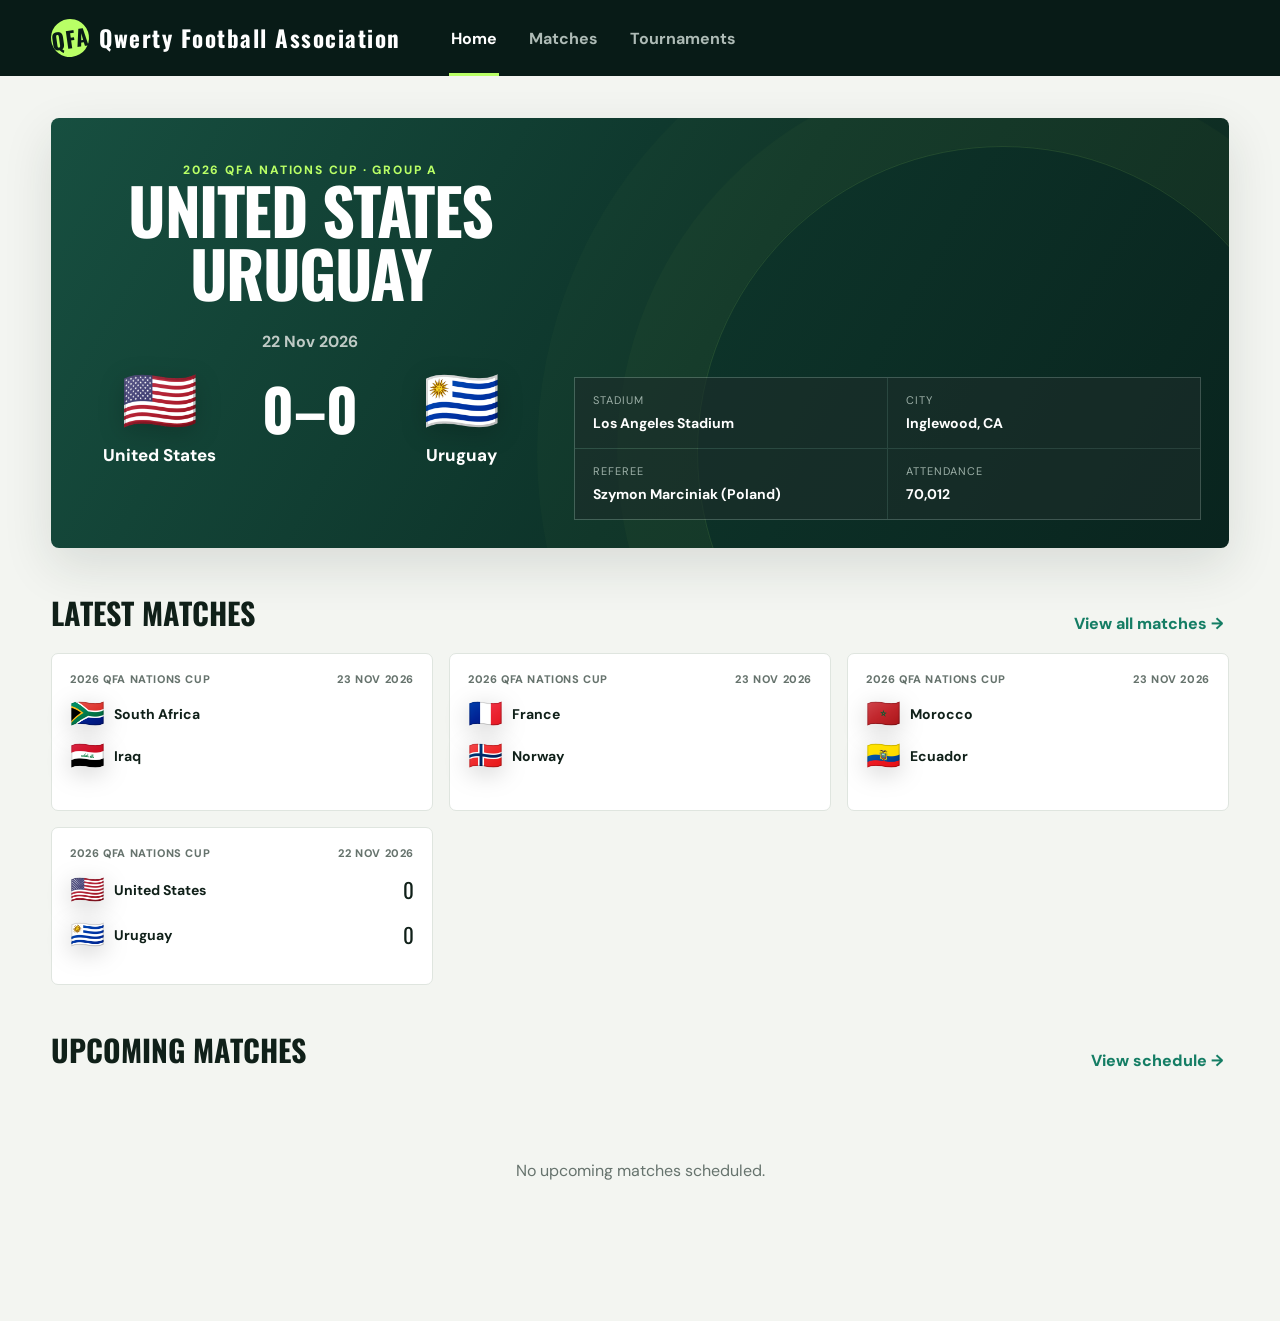
==== index.html @ e236ee8e "upd" ====
<!doctype html>
<html lang="en">
  <head>
    <meta charset="UTF-8" />
    <meta name="viewport" content="width=device-width, initial-scale=1.0" />
    <meta name="theme-color" content="#081b17" />
    <title>Qwerty Football Association</title>
    <link rel="preconnect" href="https://fonts.googleapis.com" />
    <link rel="preconnect" href="https://fonts.gstatic.com" crossorigin />
    <link href="https://fonts.googleapis.com/css2?family=DM+Sans:wght@400;500;600;700&family=Oswald:wght@500;600;700&display=swap" rel="stylesheet" />
    <link rel="stylesheet" href="styles.css?v=8" />
  </head>
  <body>
    <header class="topbar">
      <a class="brand" href="#" aria-label="QFA home">
        <span class="brand-mark">QFA</span>
        <span>Qwerty Football Association</span>
      </a>
      <nav class="main-nav" aria-label="Main navigation">
        <button class="nav-link active" data-view="home">Home</button>
        <button class="nav-link" data-view="matches">Matches</button>
        <button class="nav-link" data-view="tournaments">Tournaments</button>
      </nav>
    </header>

    <main id="app"></main>

    <script src="js/core.js?v=8"></script>
    <script src="js/pages.js?v=8"></script>
    <script src="js/shell.js?v=8"></script>
    <script src="js/router.js?v=8"></script>
  </body>
</html>
---- styles.css ----
@import url("./css/base.css");
@import url("./css/landing.css");
@import url("./css/overview.css");
@import url("./css/forms.css");
@import url("./css/responsive.css");
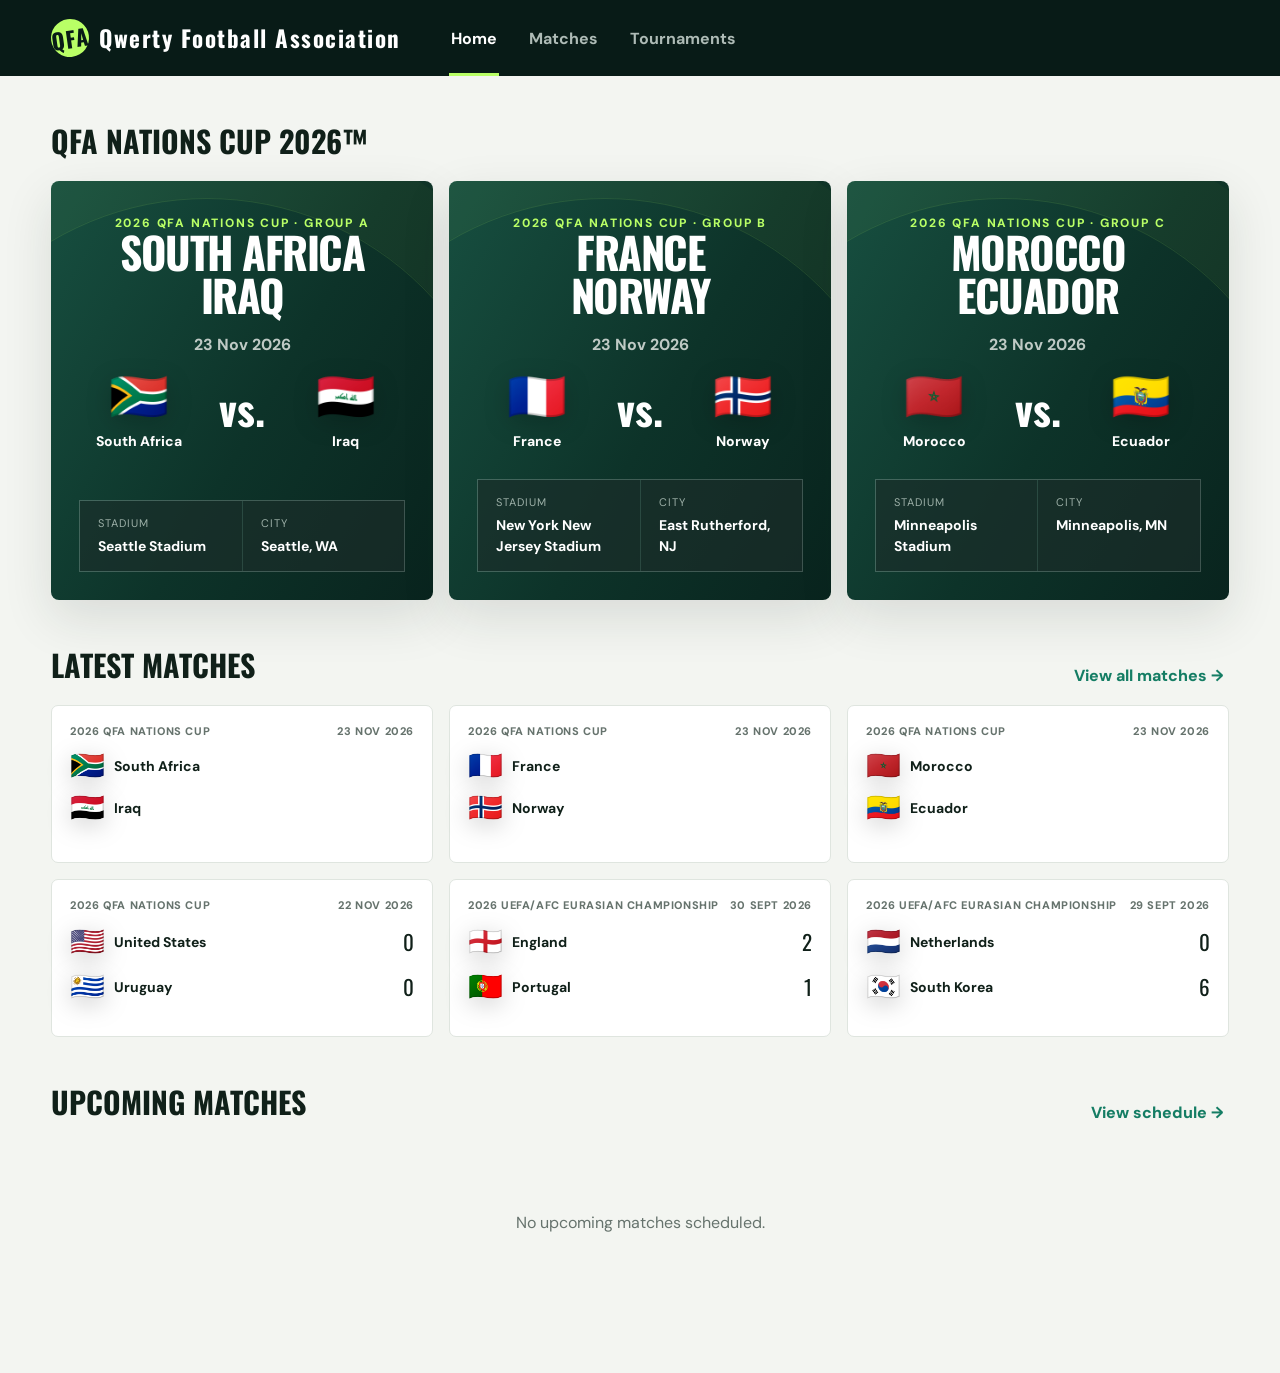
==== commit 4e235e28: "new matches + fix" ====
--- a/index.html
+++ b/index.html
@@ -8,7 +8,7 @@
     <link rel="preconnect" href="https://fonts.googleapis.com" />
     <link rel="preconnect" href="https://fonts.gstatic.com" crossorigin />
     <link href="https://fonts.googleapis.com/css2?family=DM+Sans:wght@400;500;600;700&family=Oswald:wght@500;600;700&display=swap" rel="stylesheet" />
-    <link rel="stylesheet" href="styles.css?v=8" />
+    <link rel="stylesheet" href="styles.css?v=14" />
   </head>
   <body>
     <header class="topbar">
@@ -25,9 +25,9 @@
 
     <main id="app"></main>
 
-    <script src="js/core.js?v=8"></script>
-    <script src="js/pages.js?v=8"></script>
-    <script src="js/shell.js?v=8"></script>
-    <script src="js/router.js?v=8"></script>
+    <script src="js/core.js?v=14"></script>
+    <script src="js/pages.js?v=14"></script>
+    <script src="js/shell.js?v=14"></script>
+    <script src="js/router.js?v=14"></script>
   </body>
 </html>
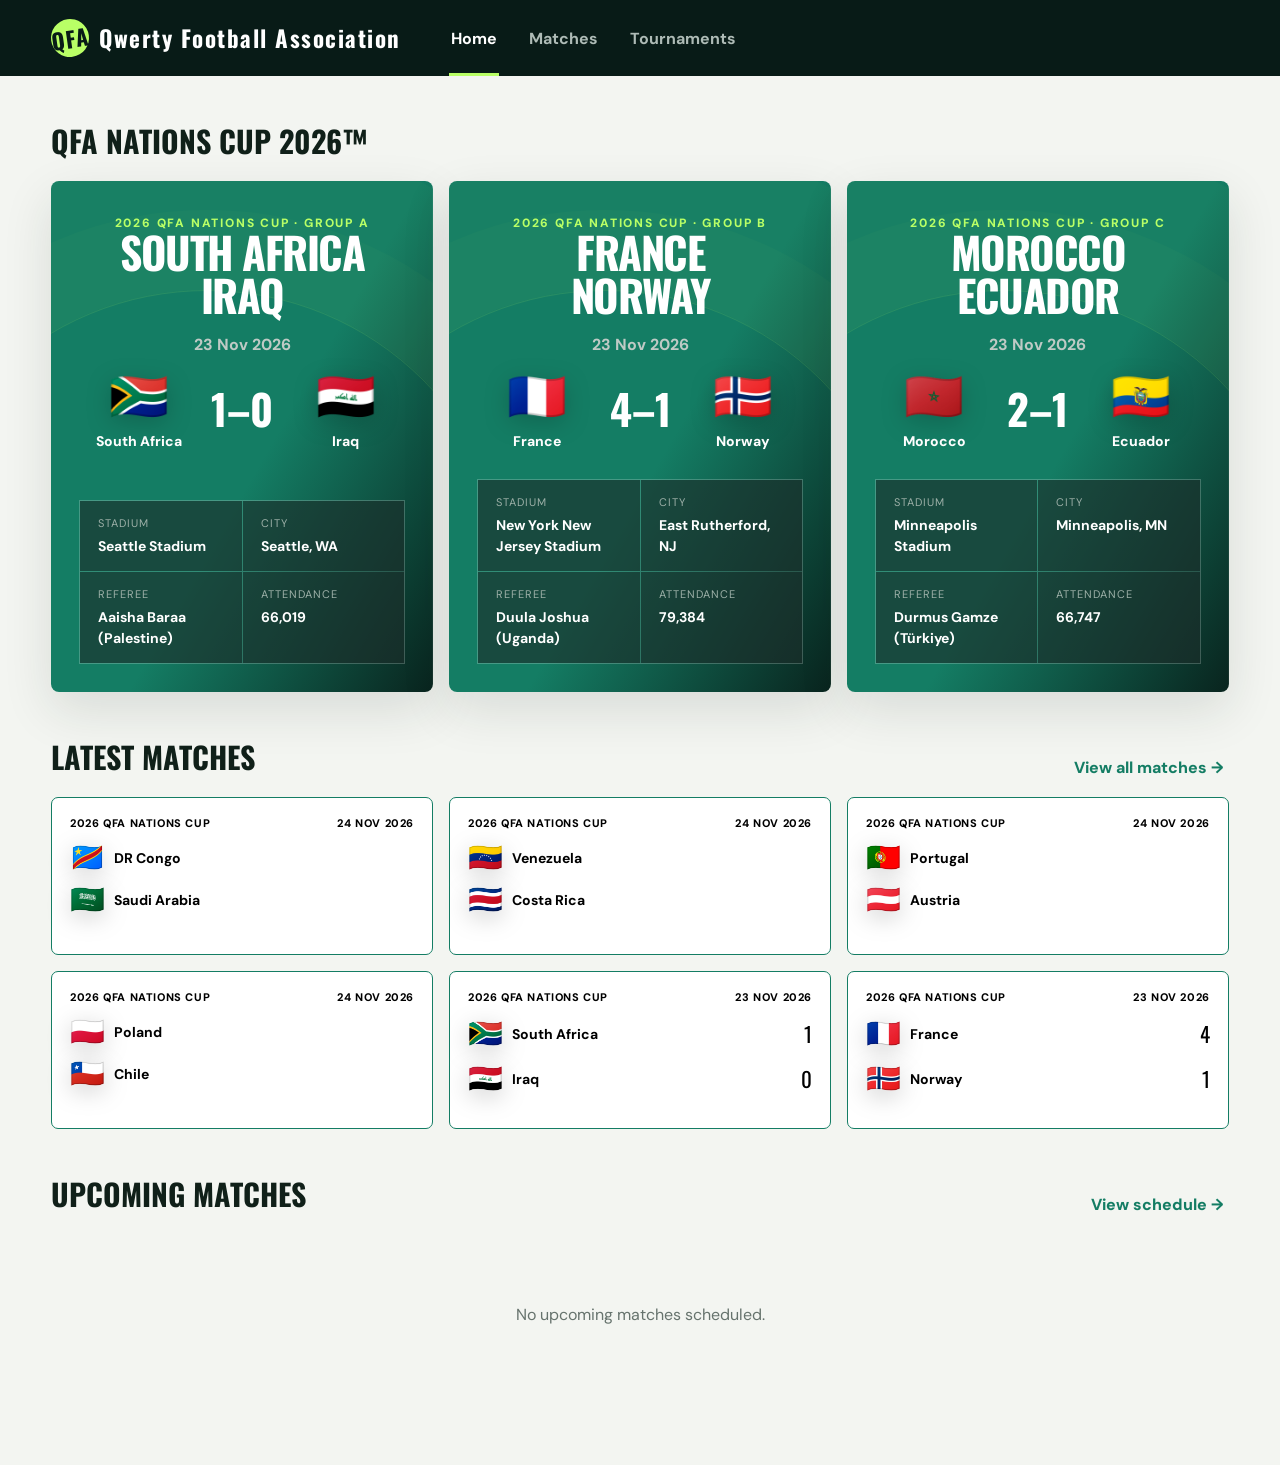
==== commit 4dbe95d5: "new scores" ====
--- a/index.html
+++ b/index.html
@@ -8,7 +8,7 @@
     <link rel="preconnect" href="https://fonts.googleapis.com" />
     <link rel="preconnect" href="https://fonts.gstatic.com" crossorigin />
     <link href="https://fonts.googleapis.com/css2?family=DM+Sans:wght@400;500;600;700&family=Oswald:wght@500;600;700&display=swap" rel="stylesheet" />
-    <link rel="stylesheet" href="styles.css?v=14" />
+    <link rel="stylesheet" href="styles.css?v=18" />
   </head>
   <body>
     <header class="topbar">
@@ -25,9 +25,9 @@
 
     <main id="app"></main>
 
-    <script src="js/core.js?v=14"></script>
-    <script src="js/pages.js?v=14"></script>
-    <script src="js/shell.js?v=14"></script>
-    <script src="js/router.js?v=14"></script>
+    <script src="js/core.js?v=18"></script>
+    <script src="js/pages.js?v=18"></script>
+    <script src="js/shell.js?v=18"></script>
+    <script src="js/router.js?v=18"></script>
   </body>
 </html>
--- a/styles.css
+++ b/styles.css
@@ -1,5 +1,5 @@
-@import url("./css/base.css");
-@import url("./css/landing.css");
-@import url("./css/overview.css");
-@import url("./css/forms.css");
-@import url("./css/responsive.css");
+@import url("./css/base.css?v=15");
+@import url("./css/landing.css?v=15");
+@import url("./css/overview.css?v=15");
+@import url("./css/forms.css?v=15");
+@import url("./css/responsive.css?v=15");
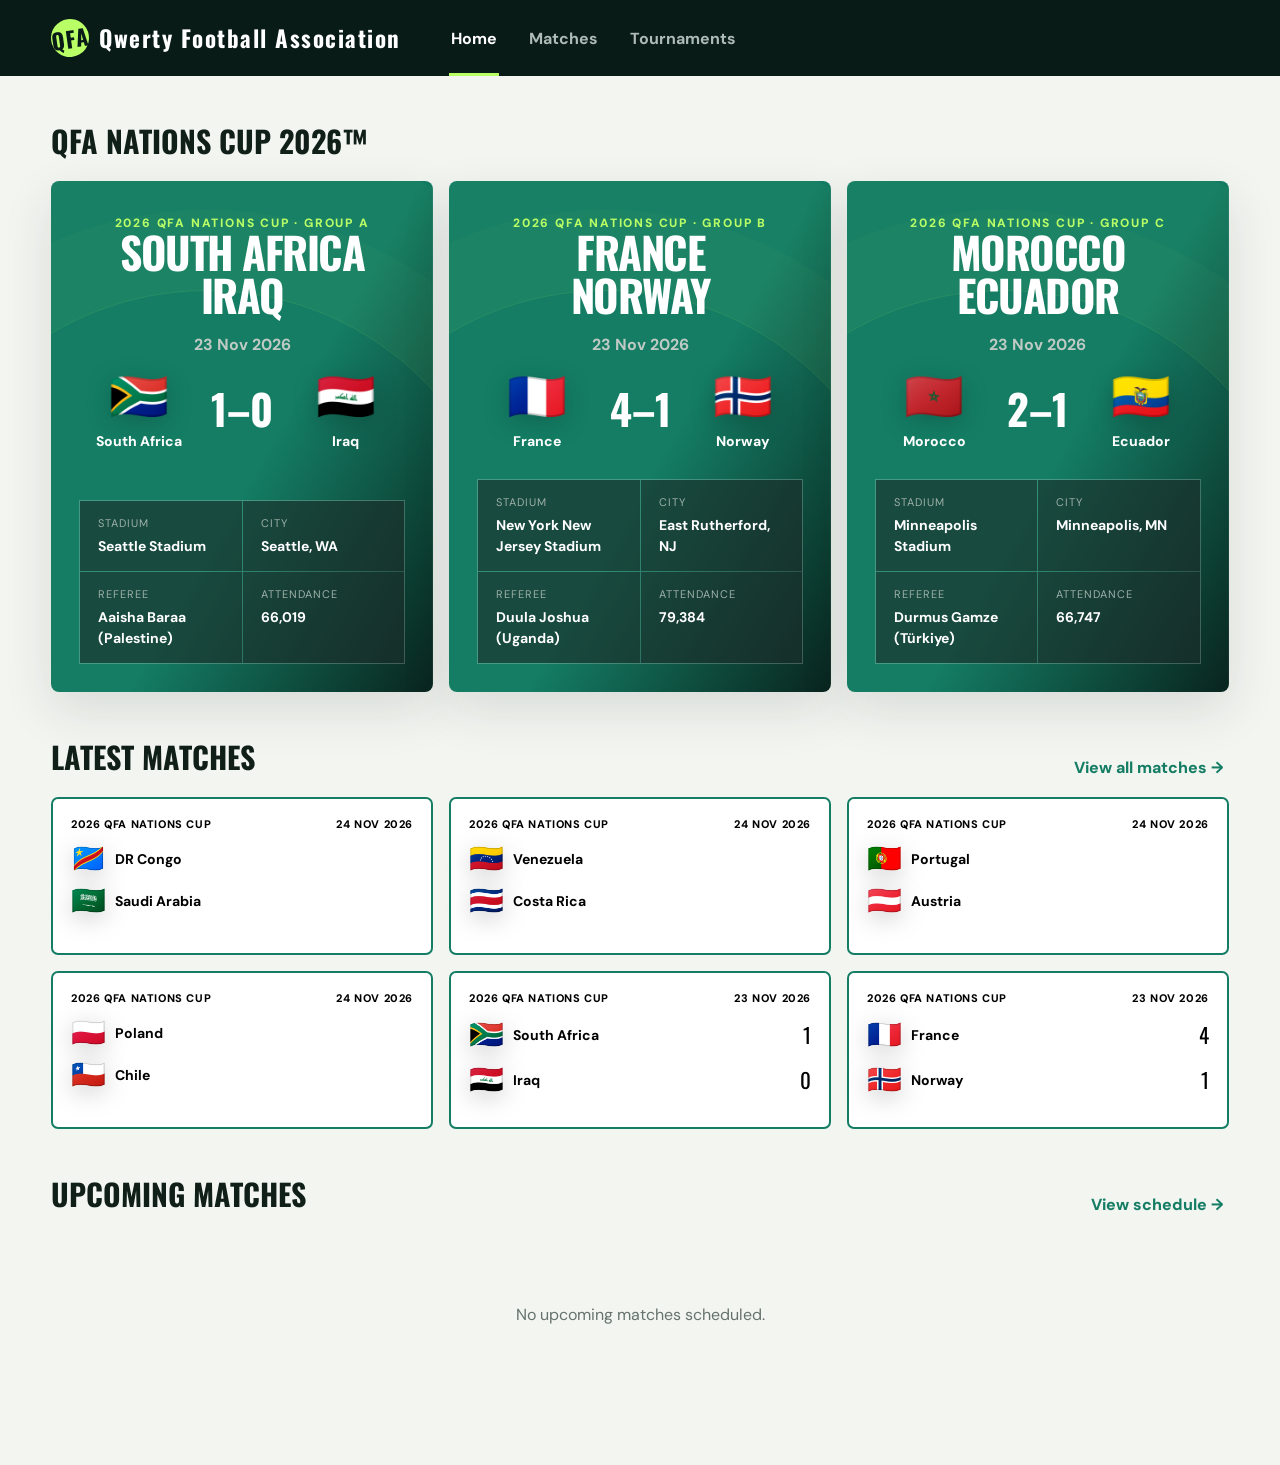
==== commit 65f0e31f: "fix" ====
--- a/index.html
+++ b/index.html
@@ -8,7 +8,7 @@
     <link rel="preconnect" href="https://fonts.googleapis.com" />
     <link rel="preconnect" href="https://fonts.gstatic.com" crossorigin />
     <link href="https://fonts.googleapis.com/css2?family=DM+Sans:wght@400;500;600;700&family=Oswald:wght@500;600;700&display=swap" rel="stylesheet" />
-    <link rel="stylesheet" href="styles.css?v=18" />
+    <link rel="stylesheet" href="styles.css?v=19" />
   </head>
   <body>
     <header class="topbar">
--- a/styles.css
+++ b/styles.css
@@ -1,5 +1,5 @@
-@import url("./css/base.css?v=15");
-@import url("./css/landing.css?v=15");
-@import url("./css/overview.css?v=15");
-@import url("./css/forms.css?v=15");
-@import url("./css/responsive.css?v=15");
+@import url("./css/base.css?v=16");
+@import url("./css/landing.css?v=16");
+@import url("./css/overview.css?v=16");
+@import url("./css/forms.css?v=16");
+@import url("./css/responsive.css?v=16");
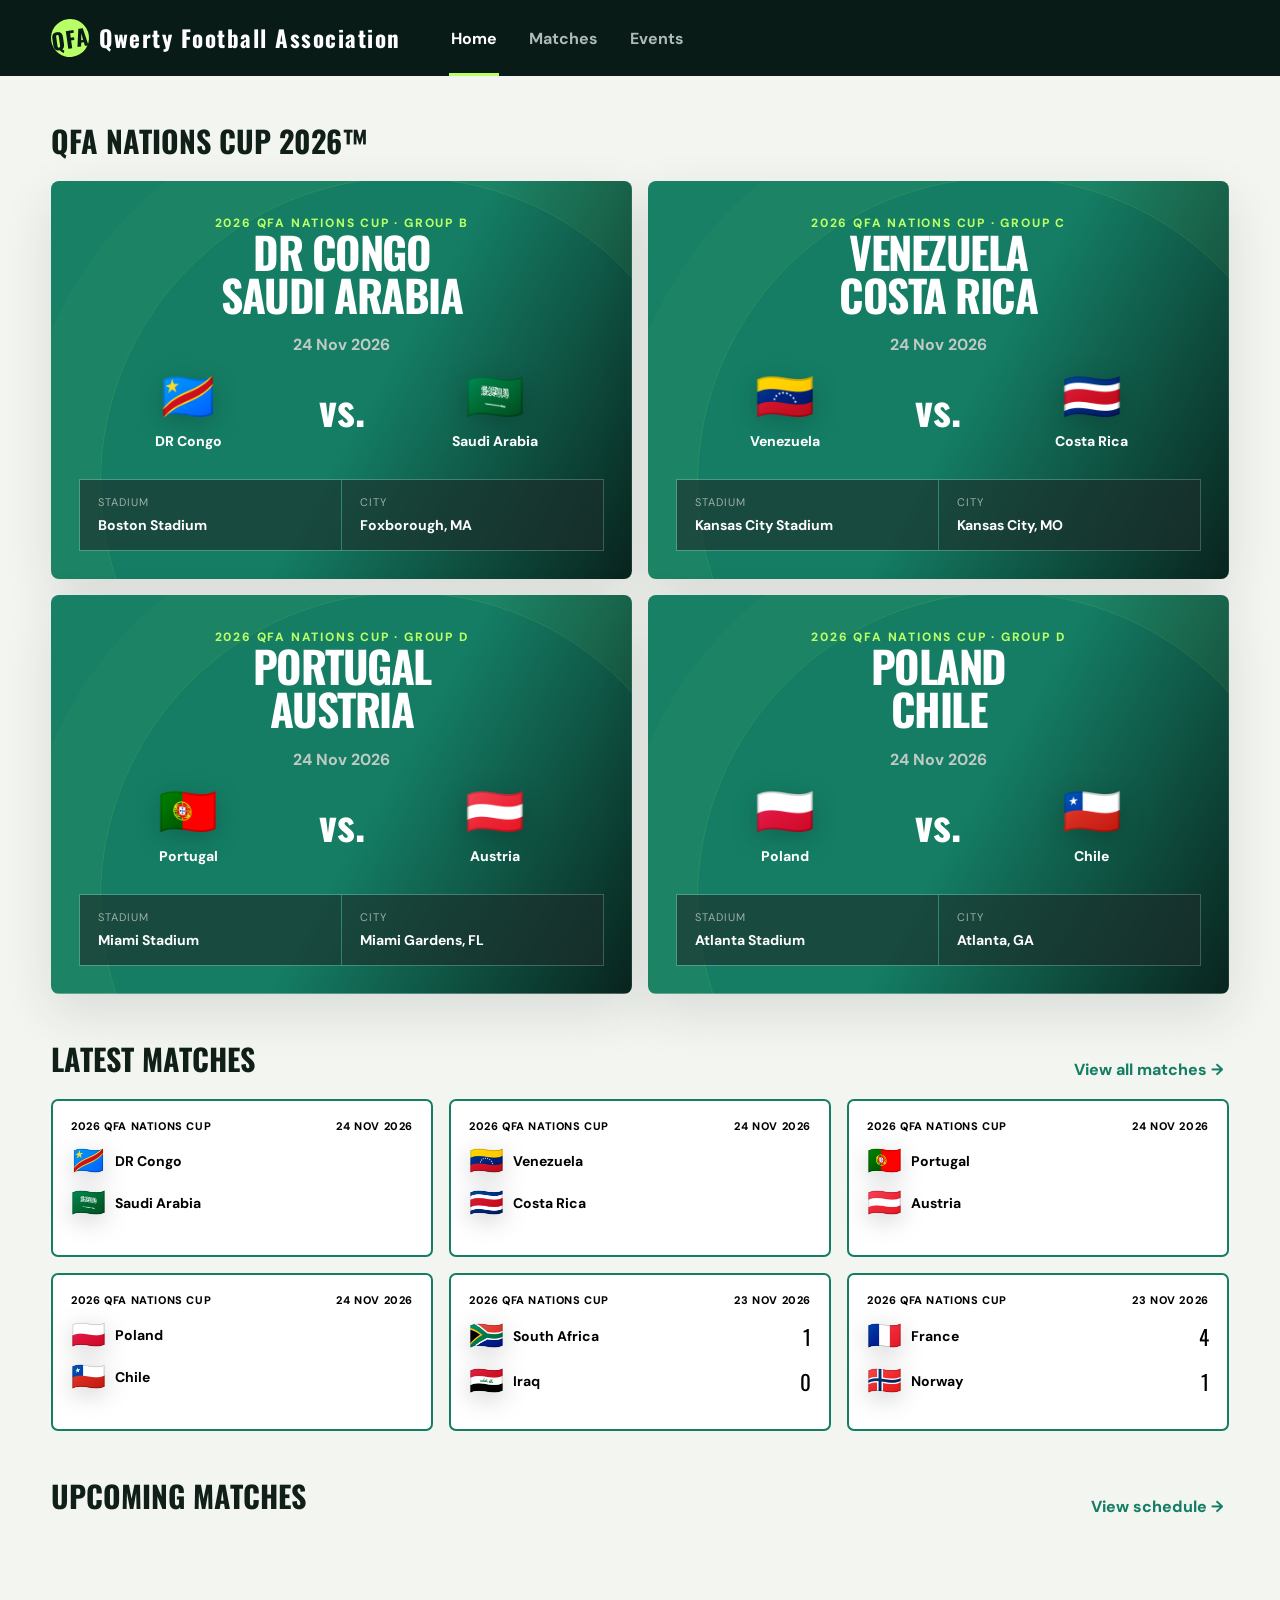
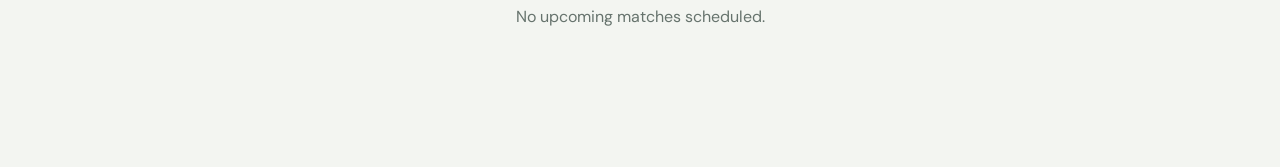
==== commit a8f6aa31: "new" ====
--- a/index.html
+++ b/index.html
@@ -8,7 +8,7 @@
     <link rel="preconnect" href="https://fonts.googleapis.com" />
     <link rel="preconnect" href="https://fonts.gstatic.com" crossorigin />
     <link href="https://fonts.googleapis.com/css2?family=DM+Sans:wght@400;500;600;700&family=Oswald:wght@500;600;700&display=swap" rel="stylesheet" />
-    <link rel="stylesheet" href="styles.css?v=19" />
+    <link rel="stylesheet" href="styles.css?v=22" />
   </head>
   <body>
     <header class="topbar">
@@ -19,15 +19,15 @@
       <nav class="main-nav" aria-label="Main navigation">
         <button class="nav-link active" data-view="home">Home</button>
         <button class="nav-link" data-view="matches">Matches</button>
-        <button class="nav-link" data-view="tournaments">Tournaments</button>
+        <button class="nav-link" data-view="events">Events</button>
       </nav>
     </header>
 
     <main id="app"></main>
 
-    <script src="js/core.js?v=18"></script>
-    <script src="js/pages.js?v=18"></script>
-    <script src="js/shell.js?v=18"></script>
-    <script src="js/router.js?v=18"></script>
+    <script src="js/core.js?v=22"></script>
+    <script src="js/pages.js?v=23"></script>
+    <script src="js/shell.js?v=19"></script>
+    <script src="js/router.js?v=19"></script>
   </body>
 </html>
--- a/styles.css
+++ b/styles.css
@@ -1,5 +1,5 @@
 @import url("./css/base.css?v=16");
 @import url("./css/landing.css?v=16");
-@import url("./css/overview.css?v=16");
+@import url("./css/overview.css?v=19");
 @import url("./css/forms.css?v=16");
-@import url("./css/responsive.css?v=16");
+@import url("./css/responsive.css?v=17");
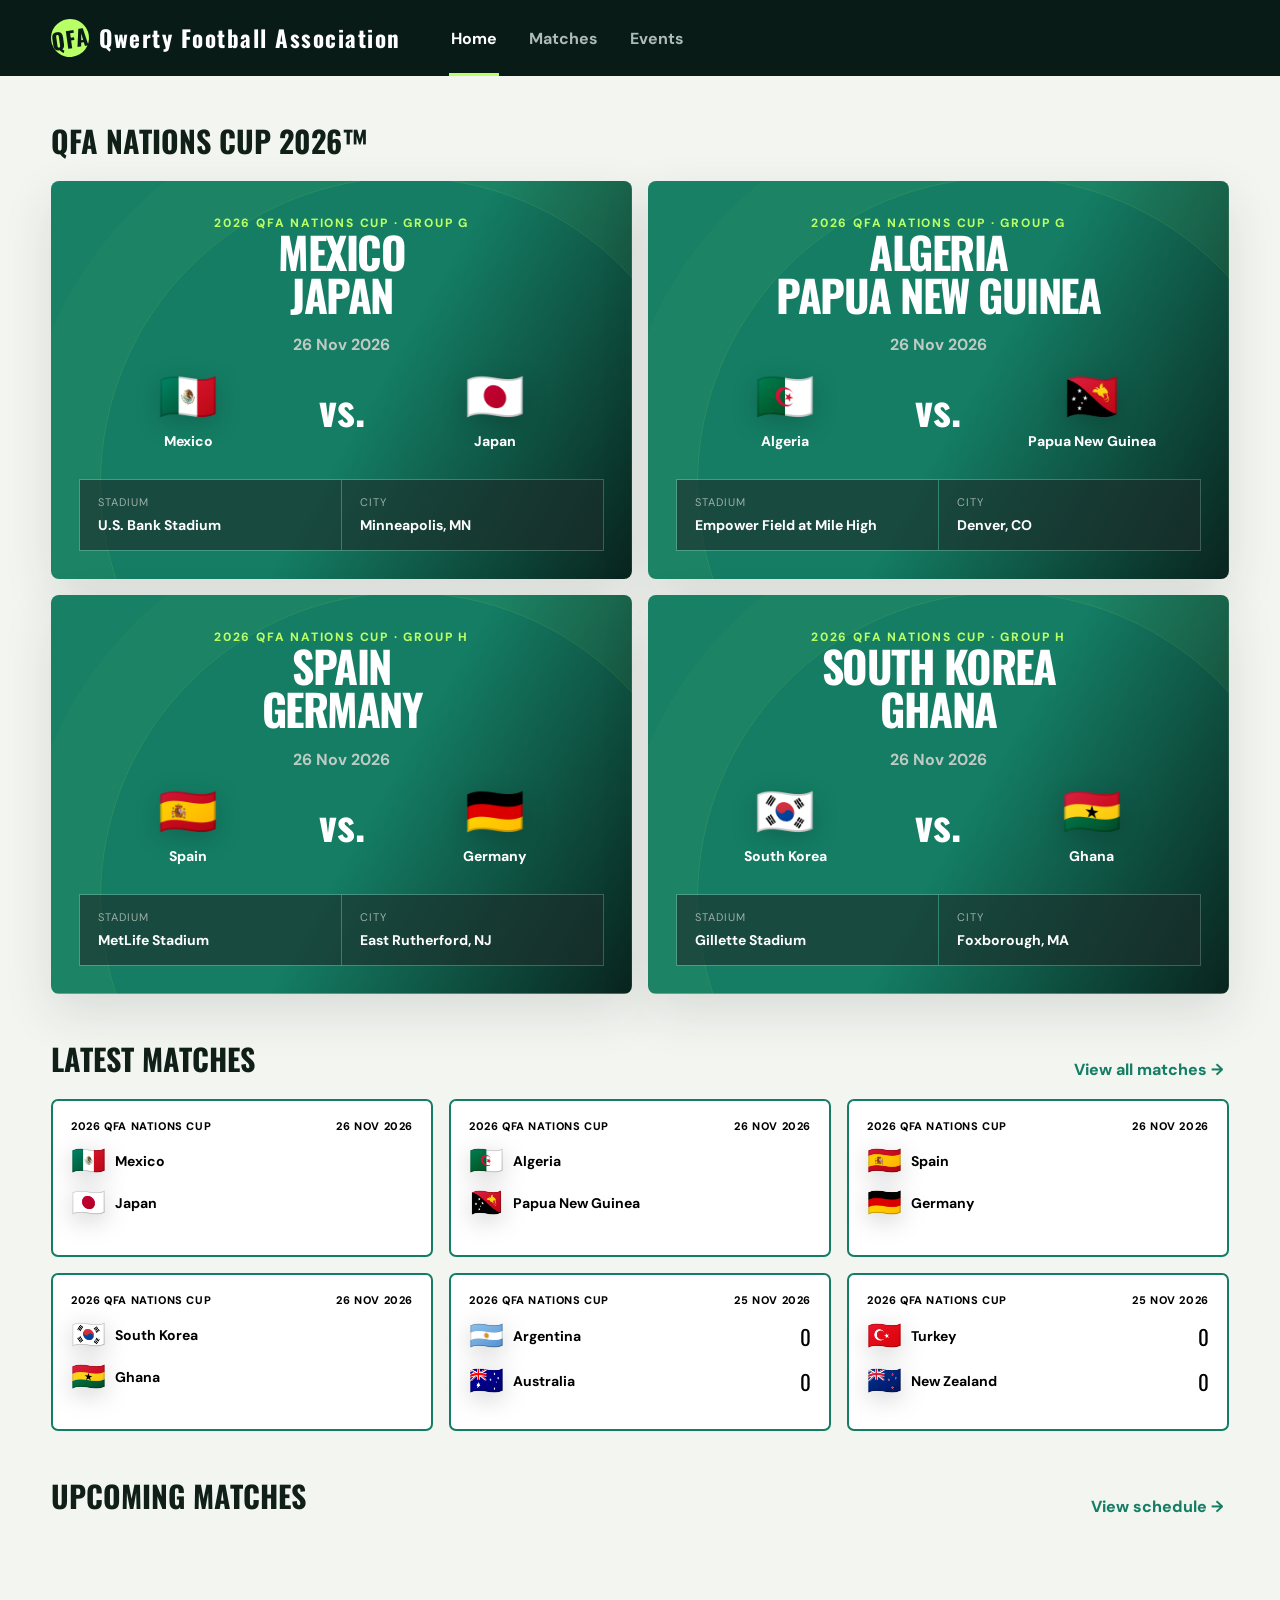
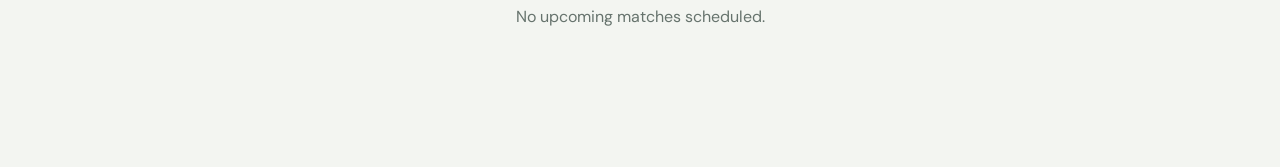
==== commit 6aca96cc: "nov 26" ====
--- a/index.html
+++ b/index.html
@@ -25,8 +25,8 @@
 
     <main id="app"></main>
 
-    <script src="js/core.js?v=22"></script>
-    <script src="js/pages.js?v=23"></script>
+    <script src="js/core.js?v=23"></script>
+    <script src="js/pages.js?v=26"></script>
     <script src="js/shell.js?v=19"></script>
     <script src="js/router.js?v=19"></script>
   </body>
--- a/styles.css
+++ b/styles.css
@@ -1,4 +1,4 @@
-@import url("./css/base.css?v=16");
+@import url("./css/base.css?v=17");
 @import url("./css/landing.css?v=16");
 @import url("./css/overview.css?v=19");
 @import url("./css/forms.css?v=16");
